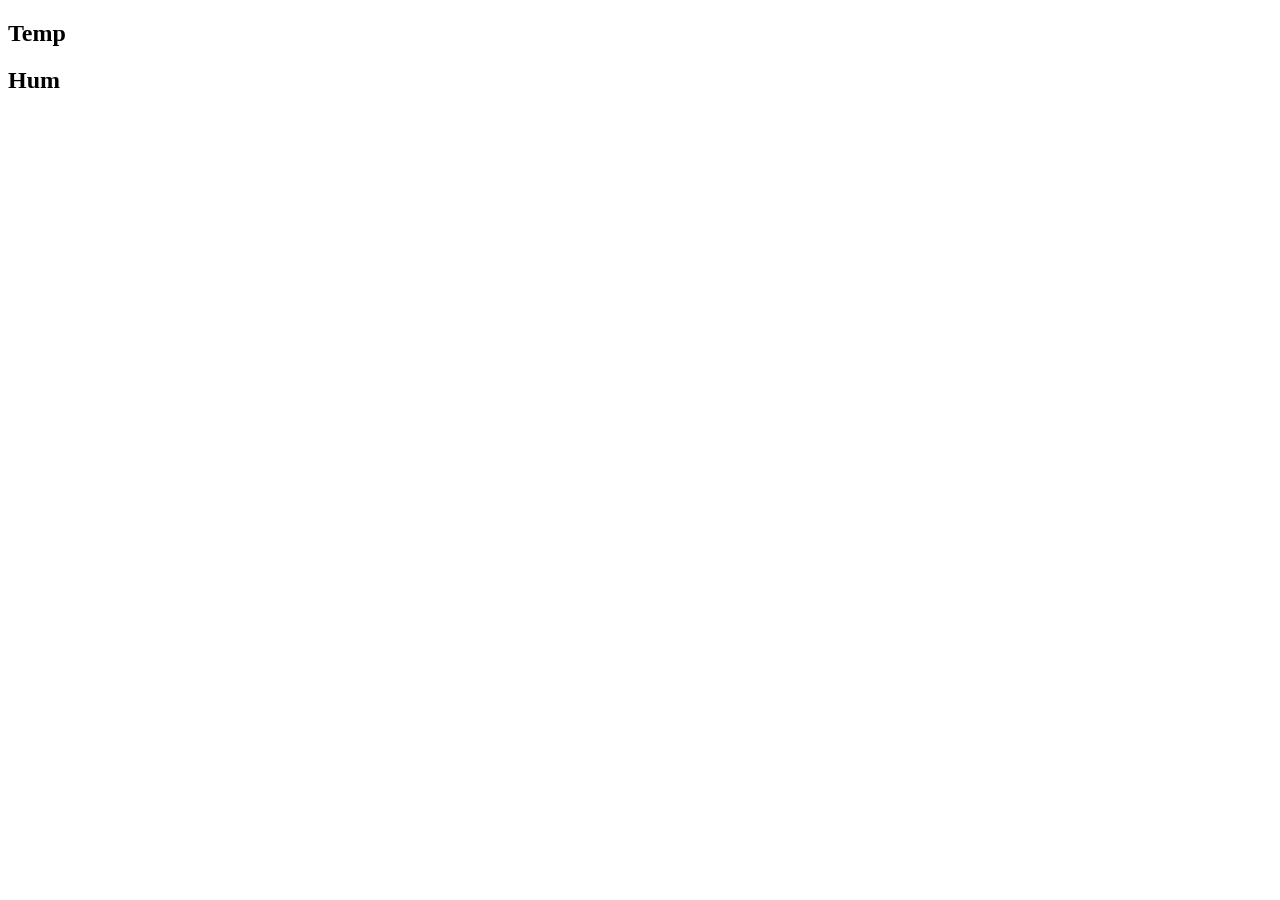
==== web/index.html @ 81c81955 "EndPoints" ====
<!doctype html>
<html lang="en">
<head>
    <meta charset="UTF-8">
    <meta name="viewport" content="width=device-width, initial-scale=1">
    <title>MonitorIoT</title>
</head>
<body>
    <h2>Temp</h2>
    <h2>Hum</h2>
</body>
</html>
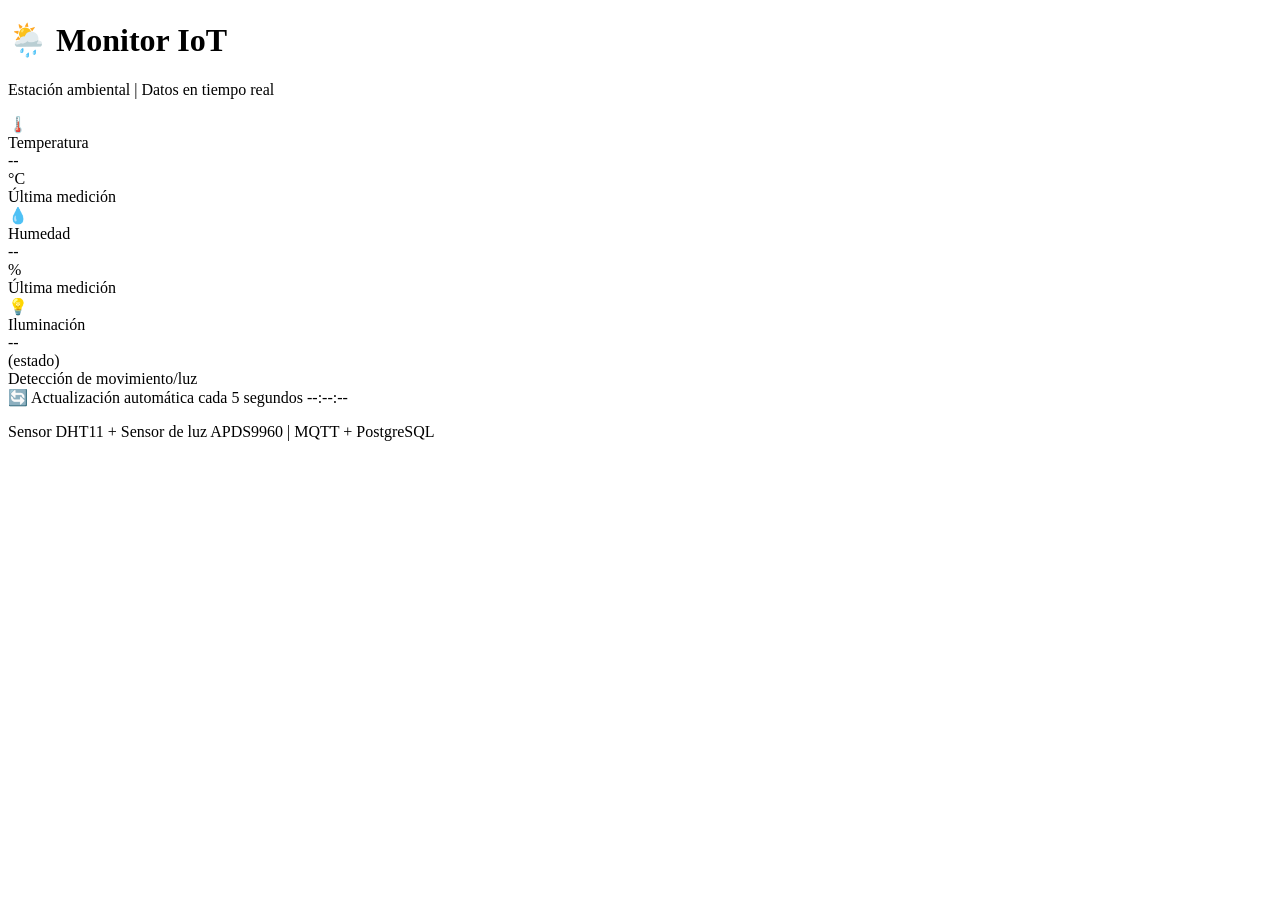
==== commit 1d6627f6: "Pagina update" ====
--- a/web/index.html
+++ b/web/index.html
@@ -1,12 +1,58 @@
-<!doctype html>
-<html lang="en">
+<!DOCTYPE html>
+<html lang="es">
 <head>
     <meta charset="UTF-8">
-    <meta name="viewport" content="width=device-width, initial-scale=1">
-    <title>MonitorIoT</title>
+    <meta name="viewport" content="width=device-width, initial-scale=1.0, user-scalable=yes">
+    <title>Monitor IoT | Temperatura, Humedad y Luz</title>
+    <link rel="stylesheet" href="style.css">
+    <link href="https://fonts.googleapis.com/css2?family=Inter:opsz,wght@14..32,400;14..32,500;14..32,600;14..32,700&display=swap" rel="stylesheet">
 </head>
 <body>
-    <h2>Temp</h2>
-    <h2>Hum</h2>
+<div class="container">
+    <header>
+        <h1>🌦️ Monitor IoT</h1>
+        <p>Estación ambiental | Datos en tiempo real</p>
+    </header>
+
+    <div class="cards">
+        <!-- Tarjeta Temperatura -->
+        <div class="card temp-card">
+            <div class="card-icon">🌡️</div>
+            <div class="card-label">Temperatura</div>
+            <div class="card-value" id="tempValue">--</div>
+            <div class="card-unit">°C</div>
+            <div class="card-footer">Última medición</div>
+        </div>
+
+        <!-- Tarjeta Humedad -->
+        <div class="card hum-card">
+            <div class="card-icon">💧</div>
+            <div class="card-label">Humedad</div>
+            <div class="card-value" id="humValue">--</div>
+            <div class="card-unit">%</div>
+            <div class="card-footer">Última medición</div>
+        </div>
+
+        <!-- Tarjeta Luz -->
+        <div class="card light-card">
+            <div class="card-icon" id="lightIcon">💡</div>
+            <div class="card-label">Iluminación</div>
+            <div class="card-value" id="lightValue">--</div>
+            <div class="card-unit">(estado)</div>
+            <div class="card-footer">Detección de movimiento/luz</div>
+        </div>
+    </div>
+
+    <div class="status-bar">
+        <span>🔄 Actualización automática cada 5 segundos</span>
+        <span class="last-update" id="lastUpdate">--:--:--</span>
+    </div>
+
+    <footer>
+        <p>Sensor DHT11 + Sensor de luz APDS9960 | MQTT + PostgreSQL</p>
+    </footer>
+</div>
+
+<script src="script.js"></script>
 </body>
 </html>
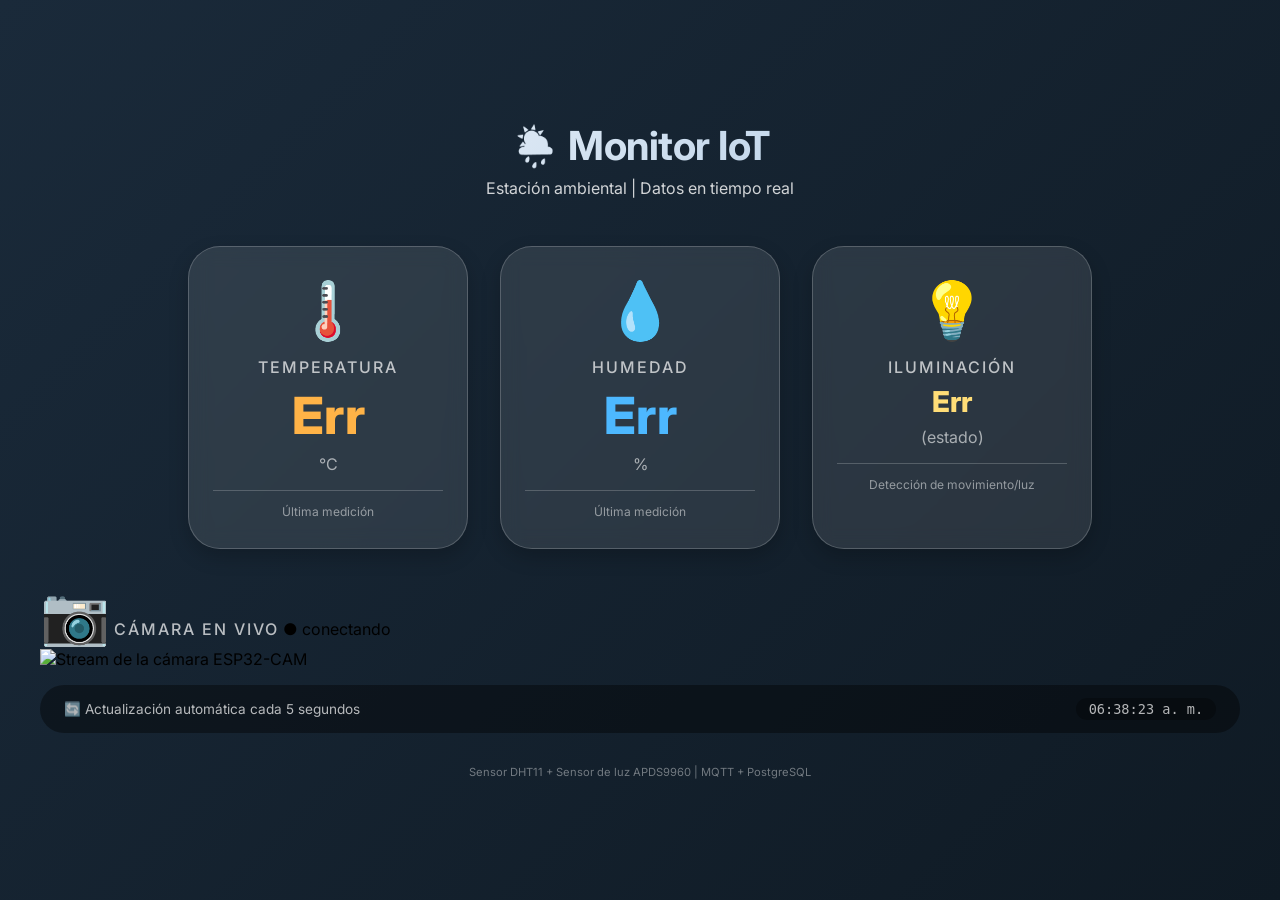
==== commit eff9fd69: "Agregar camera web al .ino y a la web" ====
--- a/web/index.html
+++ b/web/index.html
@@ -43,6 +43,17 @@
         </div>
     </div>
 
+    <div class="camera-card">
+        <div class="camera-header">
+            <span class="card-icon">📷</span>
+            <span class="card-label">Cámara en vivo</span>
+            <span class="camera-status" id="cameraStatus">● conectando</span>
+        </div>
+        <div class="camera-wrapper">
+            <img id="cameraStream" src="http://192.168.1.106:81/stream" alt="Stream de la cámara ESP32-CAM">
+        </div>
+    </div>
+
     <div class="status-bar">
         <span>🔄 Actualización automática cada 5 segundos</span>
         <span class="last-update" id="lastUpdate">--:--:--</span>
@@ -54,5 +65,6 @@
 </div>
 
 <script src="script.js"></script>
+<script src="camera.js"></script>
 </body>
 </html>
--- a/web/style.css
+++ b/web/style.css
@@ -0,0 +1,182 @@
+* {
+    margin: 0;
+    padding: 0;
+    box-sizing: border-box;
+}
+
+body {
+    font-family: 'Inter', sans-serif;
+    background: linear-gradient(135deg, #1a2a3a 0%, #0f1a24 100%);
+    min-height: 100vh;
+    display: flex;
+    justify-content: center;
+    align-items: center;
+    padding: 2rem;
+}
+
+.container {
+    max-width: 1200px;
+    width: 100%;
+    margin: 0 auto;
+}
+
+header {
+    text-align: center;
+    margin-bottom: 3rem;
+    color: white;
+}
+
+header h1 {
+    font-size: 2.5rem;
+    font-weight: 700;
+    margin-bottom: 0.5rem;
+    letter-spacing: -0.5px;
+    background: linear-gradient(135deg, #fff, #a0c0e0);
+    -webkit-background-clip: text;
+    background-clip: text;
+    color: transparent;
+}
+
+header p {
+    font-size: 1rem;
+    opacity: 0.8;
+}
+
+.cards {
+    display: flex;
+    flex-wrap: wrap;
+    gap: 2rem;
+    justify-content: center;
+    margin-bottom: 2rem;
+}
+
+.card {
+    background: rgba(255, 255, 255, 0.1);
+    backdrop-filter: blur(10px);
+    border-radius: 2rem;
+    padding: 1.8rem 1.5rem;
+    width: 280px;
+    text-align: center;
+    transition: transform 0.3s ease, box-shadow 0.3s ease;
+    border: 1px solid rgba(255, 255, 255, 0.2);
+    box-shadow: 0 8px 20px rgba(0, 0, 0, 0.2);
+}
+
+.card:hover {
+    transform: translateY(-5px);
+    box-shadow: 0 15px 30px rgba(0, 0, 0, 0.3);
+}
+
+.card-icon {
+    font-size: 3.5rem;
+    margin-bottom: 0.8rem;
+}
+
+.card-label {
+    font-size: 1rem;
+    text-transform: uppercase;
+    letter-spacing: 2px;
+    font-weight: 500;
+    color: rgba(255, 255, 255, 0.7);
+    margin-bottom: 0.5rem;
+}
+
+.card-value {
+    font-size: 3.2rem;
+    font-weight: 800;
+    color: white;
+    line-height: 1.2;
+    margin: 0.5rem 0;
+}
+
+.card-unit {
+    font-size: 1rem;
+    color: rgba(255, 255, 255, 0.6);
+    margin-bottom: 1rem;
+}
+
+.card-footer {
+    font-size: 0.75rem;
+    color: rgba(255, 255, 255, 0.5);
+    border-top: 1px solid rgba(255, 255, 255, 0.2);
+    padding-top: 0.8rem;
+    margin-top: 0.5rem;
+}
+
+/* Colores específicos por tipo */
+.temp-card .card-value {
+    color: #ffb347;
+}
+.hum-card .card-value {
+    color: #4db8ff;
+}
+.light-card .card-value {
+    color: #ffdd77;
+}
+
+/* ----- Ajuste para el texto de iluminación (ENCENDIDA / APAGADA) ----- */
+.light-card .card-value {
+    font-size: 1.8rem;      /* Tamaño más pequeño para que quepa en una línea */
+    white-space: nowrap;     /* Evita que se corte en varias líneas */
+    overflow-x: auto;        /* Permite scroll horizontal solo si es necesario */
+    overflow-y: hidden;
+    padding: 0 0.2rem;
+}
+
+/* En pantallas muy pequeñas, permitimos que el texto se ajuste */
+@media (max-width: 480px) {
+    .light-card .card-value {
+        font-size: 1.5rem;
+        white-space: normal;
+        word-break: break-word;
+    }
+}
+
+.status-bar {
+    background: rgba(0, 0, 0, 0.4);
+    border-radius: 2rem;
+    padding: 0.8rem 1.5rem;
+    display: flex;
+    justify-content: space-between;
+    align-items: center;
+    flex-wrap: wrap;
+    gap: 0.5rem;
+    color: rgba(255, 255, 255, 0.7);
+    font-size: 0.85rem;
+    margin-top: 1rem;
+}
+
+.last-update {
+    font-family: monospace;
+    background: rgba(0, 0, 0, 0.3);
+    padding: 0.2rem 0.8rem;
+    border-radius: 20px;
+}
+
+footer {
+    text-align: center;
+    margin-top: 2rem;
+    color: rgba(255, 255, 255, 0.4);
+    font-size: 0.7rem;
+}
+
+/* Responsive general */
+@media (max-width: 768px) {
+    body {
+        padding: 1rem;
+    }
+    .card {
+        width: 100%;
+        max-width: 320px;
+    }
+    .cards {
+        gap: 1rem;
+    }
+    .card-value {
+        font-size: 2.5rem;
+    }
+    .status-bar {
+        flex-direction: column;
+        text-align: center;
+    }
+}
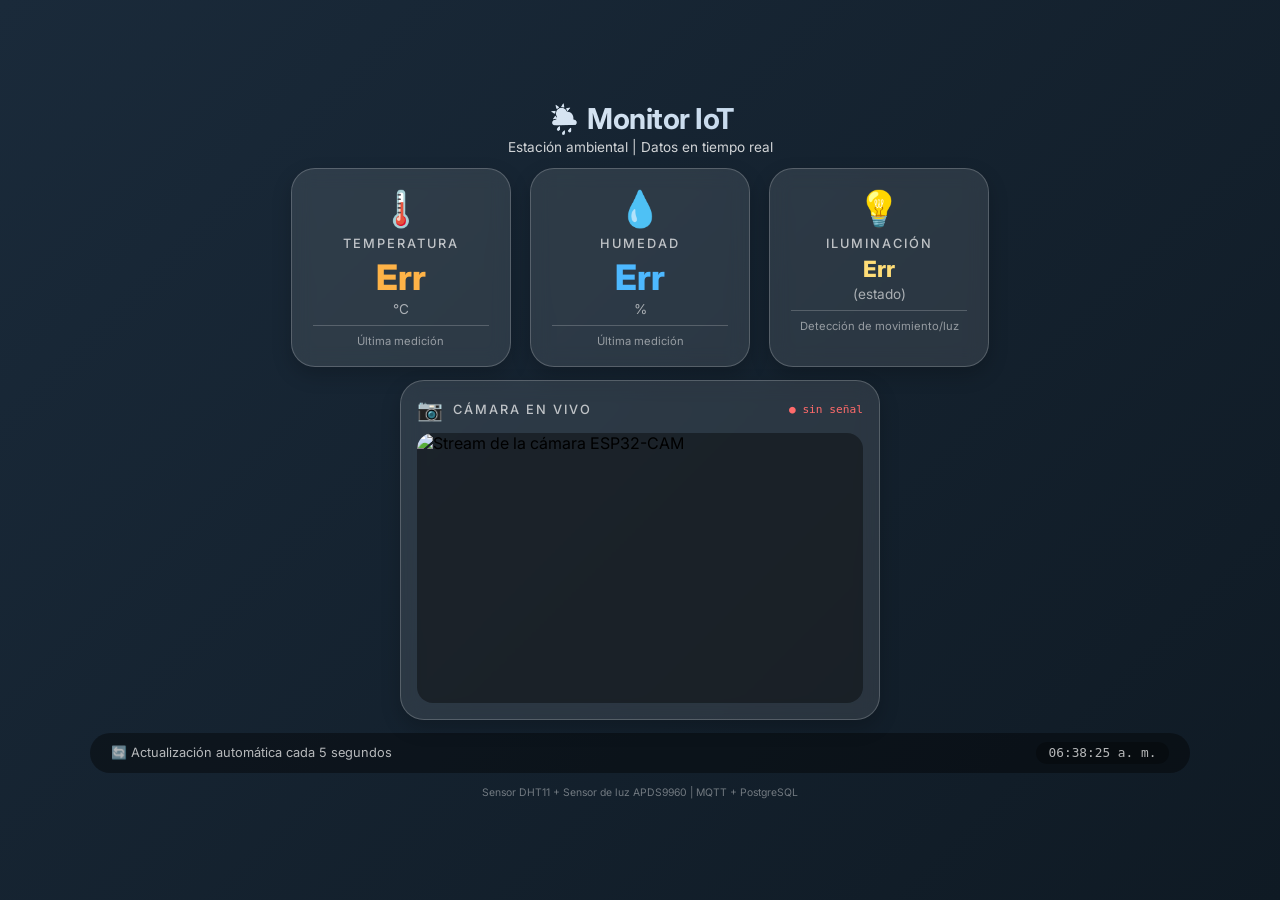
==== commit 0f90f0e5: "Cambios en css" ====
--- a/web/index.html
+++ b/web/index.html
@@ -4,7 +4,7 @@
     <meta charset="UTF-8">
     <meta name="viewport" content="width=device-width, initial-scale=1.0, user-scalable=yes">
     <title>Monitor IoT | Temperatura, Humedad y Luz</title>
-    <link rel="stylesheet" href="style.css">
+    <link rel="stylesheet" href="css/style.css">
     <link href="https://fonts.googleapis.com/css2?family=Inter:opsz,wght@14..32,400;14..32,500;14..32,600;14..32,700&display=swap" rel="stylesheet">
 </head>
 <body>
@@ -64,7 +64,7 @@
     </footer>
 </div>
 
-<script src="script.js"></script>
-<script src="camera.js"></script>
+<script src="js/script.js"></script>
+<script src="js/camera.js"></script>
 </body>
 </html>
--- a/web/css/style.css
+++ b/web/css/style.css
@@ -0,0 +1,261 @@
+* {
+    margin: 0;
+    padding: 0;
+    box-sizing: border-box;
+}
+
+html, body {
+    height: 100%;
+}
+
+body {
+    font-family: 'Inter', sans-serif;
+    background: linear-gradient(135deg, #1a2a3a 0%, #0f1a24 100%);
+    height: 100vh;
+    display: flex;
+    justify-content: center;
+    align-items: center;
+    padding: 1.2rem;
+    overflow: hidden;
+}
+
+.container {
+    max-width: 1100px;
+    width: 100%;
+    height: 100%;
+    max-height: 100vh;
+    margin: 0 auto;
+    display: flex;
+    flex-direction: column;
+    justify-content: center;
+    gap: 0.8rem;
+}
+
+header {
+    text-align: center;
+    color: white;
+}
+
+header h1 {
+    font-size: 1.8rem;
+    font-weight: 700;
+    margin-bottom: 0.2rem;
+    letter-spacing: -0.5px;
+    background: linear-gradient(135deg, #fff, #a0c0e0);
+    -webkit-background-clip: text;
+    background-clip: text;
+    color: transparent;
+}
+
+header p {
+    font-size: 0.85rem;
+    opacity: 0.8;
+}
+
+.cards {
+    display: flex;
+    flex-wrap: wrap;
+    gap: 1.2rem;
+    justify-content: center;
+    margin-bottom: 0;
+}
+
+.card {
+    background: rgba(255, 255, 255, 0.1);
+    backdrop-filter: blur(10px);
+    border-radius: 1.5rem;
+    padding: 1.1rem 1.3rem;
+    width: 220px;
+    text-align: center;
+    transition: transform 0.3s ease, box-shadow 0.3s ease;
+    border: 1px solid rgba(255, 255, 255, 0.2);
+    box-shadow: 0 8px 20px rgba(0, 0, 0, 0.2);
+}
+
+.card:hover {
+    transform: translateY(-5px);
+    box-shadow: 0 15px 30px rgba(0, 0, 0, 0.3);
+}
+
+.card-icon {
+    font-size: 2.2rem;
+    margin-bottom: 0.4rem;
+}
+
+.card-label {
+    font-size: 0.8rem;
+    text-transform: uppercase;
+    letter-spacing: 2px;
+    font-weight: 500;
+    color: rgba(255, 255, 255, 0.7);
+    margin-bottom: 0.3rem;
+}
+
+.card-value {
+    font-size: 2.2rem;
+    font-weight: 800;
+    color: white;
+    line-height: 1.2;
+    margin: 0.2rem 0;
+}
+
+.card-unit {
+    font-size: 0.85rem;
+    color: rgba(255, 255, 255, 0.6);
+    margin-bottom: 0.5rem;
+}
+
+.card-footer {
+    font-size: 0.7rem;
+    color: rgba(255, 255, 255, 0.5);
+    border-top: 1px solid rgba(255, 255, 255, 0.2);
+    padding-top: 0.5rem;
+    margin-top: 0.3rem;
+}
+
+/* Colores específicos por tipo */
+.temp-card .card-value {
+    color: #ffb347;
+}
+.hum-card .card-value {
+    color: #4db8ff;
+}
+.light-card .card-value {
+    color: #ffdd77;
+}
+
+/* ----- Ajuste para el texto de iluminación (ENCENDIDA / APAGADA) ----- */
+.light-card .card-value {
+    font-size: 1.4rem;      /* Tamaño más pequeño para que quepa en una línea */
+    white-space: nowrap;     /* Evita que se corte en varias líneas */
+    overflow-x: auto;        /* Permite scroll horizontal solo si es necesario */
+    overflow-y: hidden;
+    padding: 0 0.2rem;
+}
+
+/* En pantallas muy pequeñas, permitimos que el texto se ajuste */
+@media (max-width: 480px) {
+    .light-card .card-value {
+        font-size: 1.2rem;
+        white-space: normal;
+        word-break: break-word;
+    }
+}
+
+.status-bar {
+    background: rgba(0, 0, 0, 0.4);
+    border-radius: 1.5rem;
+    padding: 0.6rem 1.3rem;
+    display: flex;
+    justify-content: space-between;
+    align-items: center;
+    flex-wrap: wrap;
+    gap: 0.5rem;
+    color: rgba(255, 255, 255, 0.7);
+    font-size: 0.8rem;
+}
+
+.last-update {
+    font-family: monospace;
+    background: rgba(0, 0, 0, 0.3);
+    padding: 0.2rem 0.8rem;
+    border-radius: 20px;
+}
+
+footer {
+    text-align: center;
+    color: rgba(255, 255, 255, 0.4);
+    font-size: 0.65rem;
+}
+
+/* Responsive general */
+@media (max-width: 768px) {
+    body {
+        padding: 0.8rem;
+    }
+    .container {
+        gap: 0.6rem;
+    }
+    .card {
+        width: 100%;
+        max-width: 260px;
+    }
+    .cards {
+        gap: 0.8rem;
+    }
+    .card-value {
+        font-size: 1.8rem;
+    }
+    .status-bar {
+        flex-direction: column;
+        text-align: center;
+    }
+    .camera-wrapper {
+        max-height: 22vh;
+    }
+}
+
+/* ----- Tarjeta de cámara ----- */
+.camera-card {
+    background: rgba(255, 255, 255, 0.1);
+    backdrop-filter: blur(10px);
+    border-radius: 1.5rem;
+    padding: 1rem;
+    border: 1px solid rgba(255, 255, 255, 0.2);
+    box-shadow: 0 8px 20px rgba(0, 0, 0, 0.2);
+    margin: 0 auto;
+    width: 100%;
+    max-width: 480px;
+}
+
+.camera-header {
+    display: flex;
+    align-items: center;
+    gap: 0.6rem;
+    margin-bottom: 0.7rem;
+}
+
+.camera-header .card-icon {
+    font-size: 1.3rem;
+    margin-bottom: 0;
+}
+
+.camera-header .card-label {
+    font-size: 0.8rem;
+    text-transform: uppercase;
+    letter-spacing: 2px;
+    color: rgba(255, 255, 255, 0.7);
+    margin-bottom: 0;
+}
+
+.camera-status {
+    margin-left: auto;
+    font-size: 0.7rem;
+    font-family: monospace;
+    color: #ff6b6b; /* rojo por defecto: desconectado */
+    transition: color 0.3s ease;
+}
+
+.camera-status.online {
+    color: #4dff88;
+}
+
+.camera-wrapper {
+    width: 100%;
+    max-height: 30vh;
+    aspect-ratio: 4 / 3;
+    background: rgba(0, 0, 0, 0.4);
+    border-radius: 1rem;
+    overflow: hidden;
+    display: flex;
+    justify-content: center;
+    align-items: center;
+    margin: 0 auto;
+}
+
+.camera-wrapper img {
+    width: 100%;
+    height: 100%;
+    object-fit: cover;
+    display: block;
+}
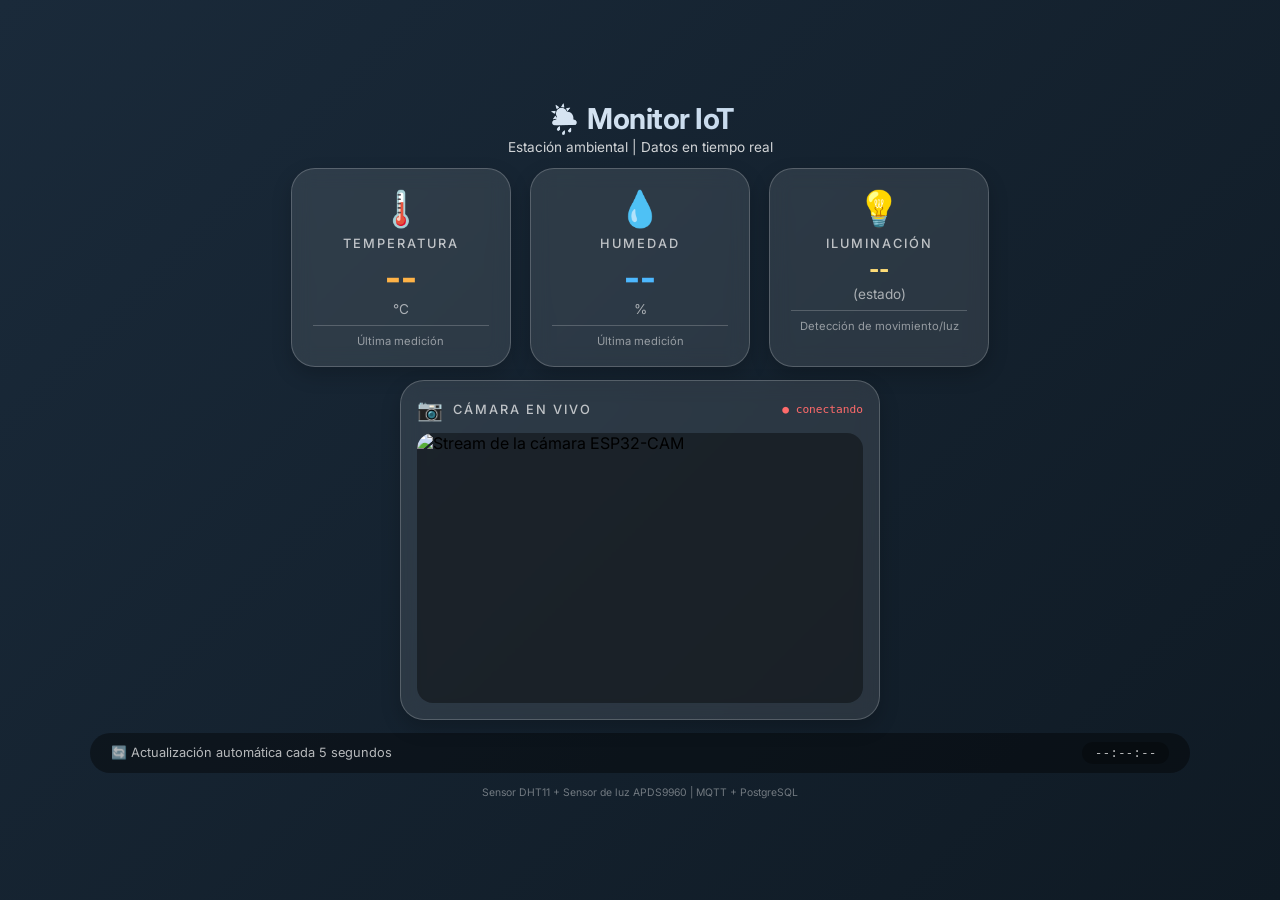
==== commit 48dac2bd: "Intento de full config sin hardcodeo" ====
--- a/web/index.html
+++ b/web/index.html
@@ -64,6 +64,7 @@
     </footer>
 </div>
 
+<script src="js/config.js"></script>
 <script src="js/script.js"></script>
 <script src="js/camera.js"></script>
 </body>
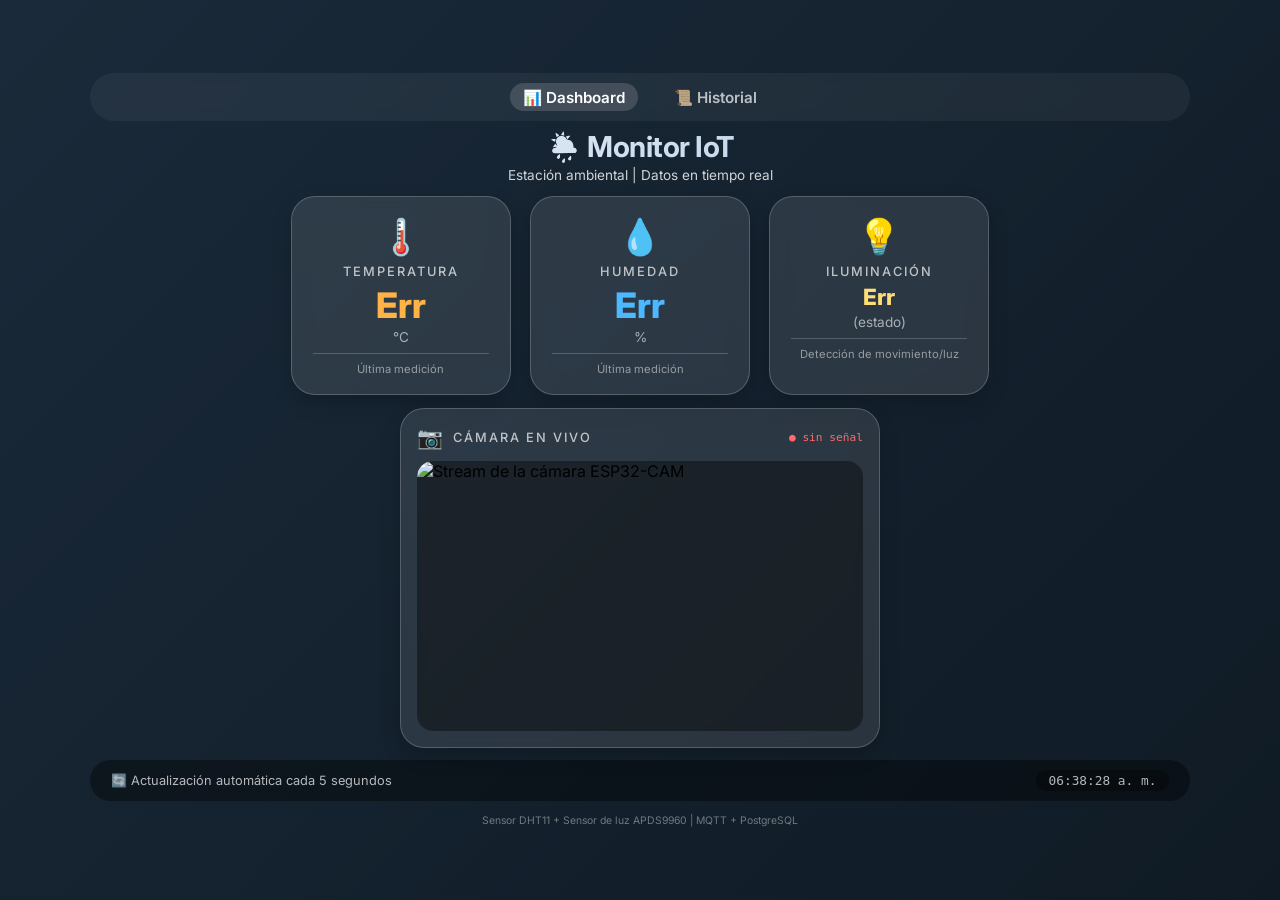
==== commit 9c17ad95: "Agregado de funcion historial" ====
--- a/web/index.html
+++ b/web/index.html
@@ -10,6 +10,10 @@
 <body>
 <div class="container">
     <header>
+        <nav class="navbar">
+            <span class="nav-link active">📊 Dashboard</span>
+            <a href="historial.html" class="nav-link">📜 Historial</a>
+        </nav>
         <h1>🌦️ Monitor IoT</h1>
         <p>Estación ambiental | Datos en tiempo real</p>
     </header>
--- a/web/css/style.css
+++ b/web/css/style.css
@@ -52,6 +52,34 @@
     opacity: 0.8;
 }
 
+.navbar {
+    display: flex;
+    gap: 1.5rem;
+    justify-content: center;
+    margin-bottom: 0.5rem;
+    background: rgba(255,255,255,0.05);
+    padding: 0.6rem 1.2rem;
+    border-radius: 2rem;
+    backdrop-filter: blur(5px);
+}
+.nav-link {
+    color: rgba(255,255,255,0.7);
+    text-decoration: none;
+    font-weight: 600;
+    font-size: 0.95rem;
+    padding: 0.3rem 0.8rem;
+    border-radius: 1.5rem;
+    transition: all 0.3s ease;
+}
+.nav-link:hover {
+    background: rgba(255,255,255,0.1);
+    color: white;
+}
+.nav-link.active {
+    background: rgba(255,255,255,0.15);
+    color: white;
+}
+
 .cards {
     display: flex;
     flex-wrap: wrap;
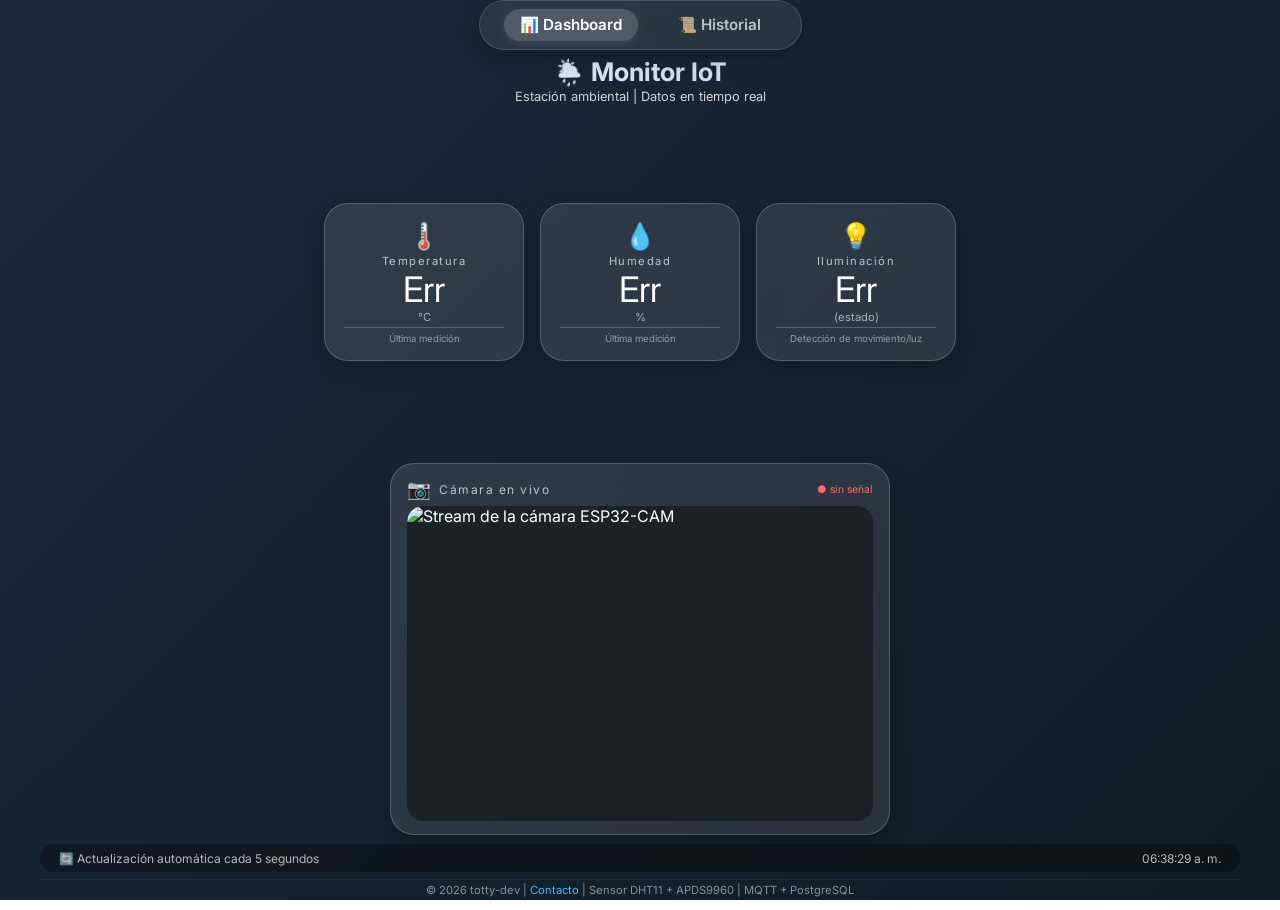
==== commit c0f2bd94: "HTML se ve mal" ====
--- a/web/index.html
+++ b/web/index.html
@@ -9,65 +9,64 @@
 </head>
 <body>
 <div class="container">
+    <!-- Navbar -->
+    <nav class="navbar">
+        <span class="nav-link active">📊 Dashboard</span>
+        <a href="historial.html" class="nav-link">📜 Historial</a>
+    </nav>
+
     <header>
-        <nav class="navbar">
-            <span class="nav-link active">📊 Dashboard</span>
-            <a href="historial.html" class="nav-link">📜 Historial</a>
-        </nav>
         <h1>🌦️ Monitor IoT</h1>
         <p>Estación ambiental | Datos en tiempo real</p>
     </header>
 
-    <div class="cards">
-        <!-- Tarjeta Temperatura -->
-        <div class="card temp-card">
-            <div class="card-icon">🌡️</div>
-            <div class="card-label">Temperatura</div>
-            <div class="card-value" id="tempValue">--</div>
-            <div class="card-unit">°C</div>
-            <div class="card-footer">Última medición</div>
+    <!-- Contenido principal del dashboard -->
+    <div class="dashboard-content">
+        <div class="cards">
+            <div class="card temp-card">
+                <div class="card-icon">🌡️</div>
+                <div class="card-label">Temperatura</div>
+                <div class="card-value" id="tempValue">--</div>
+                <div class="card-unit">°C</div>
+                <div class="card-footer">Última medición</div>
+            </div>
+            <div class="card hum-card">
+                <div class="card-icon">💧</div>
+                <div class="card-label">Humedad</div>
+                <div class="card-value" id="humValue">--</div>
+                <div class="card-unit">%</div>
+                <div class="card-footer">Última medición</div>
+            </div>
+            <div class="card light-card">
+                <div class="card-icon" id="lightIcon">💡</div>
+                <div class="card-label">Iluminación</div>
+                <div class="card-value" id="lightValue">--</div>
+                <div class="card-unit">(estado)</div>
+                <div class="card-footer">Detección de movimiento/luz</div>
+            </div>
         </div>
 
-        <!-- Tarjeta Humedad -->
-        <div class="card hum-card">
-            <div class="card-icon">💧</div>
-            <div class="card-label">Humedad</div>
-            <div class="card-value" id="humValue">--</div>
-            <div class="card-unit">%</div>
-            <div class="card-footer">Última medición</div>
+        <div class="camera-card">
+            <div class="camera-header">
+                <span class="card-icon">📷</span>
+                <span class="card-label">Cámara en vivo</span>
+                <span class="camera-status" id="cameraStatus">● conectando</span>
+            </div>
+            <div class="camera-wrapper">
+                <img id="cameraStream" src="http://192.168.1.106:81/stream" alt="Stream de la cámara ESP32-CAM">
+            </div>
         </div>
 
-        <!-- Tarjeta Luz -->
-        <div class="card light-card">
-            <div class="card-icon" id="lightIcon">💡</div>
-            <div class="card-label">Iluminación</div>
-            <div class="card-value" id="lightValue">--</div>
-            <div class="card-unit">(estado)</div>
-            <div class="card-footer">Detección de movimiento/luz</div>
+        <div class="status-bar">
+            <span>🔄 Actualización automática cada 5 segundos</span>
+            <span class="last-update" id="lastUpdate">--:--:--</span>
         </div>
     </div>
 
-    <div class="camera-card">
-        <div class="camera-header">
-            <span class="card-icon">📷</span>
-            <span class="card-label">Cámara en vivo</span>
-            <span class="camera-status" id="cameraStatus">● conectando</span>
-        </div>
-        <div class="camera-wrapper">
-            <img id="cameraStream" src="http://192.168.1.106:81/stream" alt="Stream de la cámara ESP32-CAM">
-        </div>
-    </div>
-
-    <div class="status-bar">
-        <span>🔄 Actualización automática cada 5 segundos</span>
-        <span class="last-update" id="lastUpdate">--:--:--</span>
-    </div>
-
     <footer>
-        <p>Sensor DHT11 + Sensor de luz APDS9960 | MQTT + PostgreSQL</p>
+        <p>© 2026 totty-dev | <a href="mailto:totty@example.com">Contacto</a> | Sensor DHT11 + APDS9960 | MQTT + PostgreSQL</p>
     </footer>
 </div>
-
 <script src="js/config.js"></script>
 <script src="js/script.js"></script>
 <script src="js/camera.js"></script>
--- a/web/css/style.css
+++ b/web/css/style.css
@@ -1,3 +1,4 @@
+/* Reset */
 * {
     margin: 0;
     padding: 0;
@@ -6,262 +7,178 @@
 
 html, body {
     height: 100%;
-}
-
-body {
+    overflow: hidden;
     font-family: 'Inter', sans-serif;
     background: linear-gradient(135deg, #1a2a3a 0%, #0f1a24 100%);
+    color: #fff;
+}
+
+body {
+    display: flex;
+    justify-content: center;
+    align-items: center;
+    padding: 0.6rem;
+}
+
+/* Contenedor principal ocupa toda la altura */
+.container {
+    width: 100%;
+    max-width: 1200px;
     height: 100vh;
-    display: flex;
+    max-height: 100vh;
+    display: flex;
+    flex-direction: column;
+    gap: 0.4rem;
+    overflow: hidden;
+}
+
+/* ----- NAVBAR (común) ----- */
+.navbar {
+    display: flex;
+    gap: 1.5rem;
     justify-content: center;
     align-items: center;
-    padding: 1.2rem;
-    overflow: hidden;
-}
-
-.container {
-    max-width: 1100px;
-    width: 100%;
-    height: 100%;
-    max-height: 100vh;
+    background: rgba(255, 255, 255, 0.08);
+    backdrop-filter: blur(12px);
+    -webkit-backdrop-filter: blur(12px);
+    padding: 0.5rem 1.5rem;
+    border-radius: 3rem;
+    border: 1px solid rgba(255, 255, 255, 0.15);
     margin: 0 auto;
-    display: flex;
-    flex-direction: column;
-    justify-content: center;
-    gap: 0.8rem;
-}
-
+    width: fit-content;
+    max-width: 90%;
+    flex-shrink: 0;
+    box-shadow: 0 4px 20px rgba(0,0,0,0.3);
+}
+
+.nav-link {
+    color: rgba(255, 255, 255, 0.7);
+    text-decoration: none;
+    font-weight: 600;
+    font-size: 0.95rem;
+    padding: 0.4rem 1rem;
+    border-radius: 2rem;
+    transition: all 0.3s ease;
+    white-space: nowrap;
+}
+.nav-link:hover {
+    background: rgba(255,255,255,0.12);
+    color: #fff;
+}
+.nav-link.active {
+    background: rgba(255,255,255,0.18);
+    color: #fff;
+    box-shadow: 0 2px 8px rgba(255,255,255,0.1);
+}
+
+/* ----- HEADER ----- */
 header {
     text-align: center;
-    color: white;
-}
-
+    flex-shrink: 0;
+}
 header h1 {
-    font-size: 1.8rem;
-    font-weight: 700;
-    margin-bottom: 0.2rem;
-    letter-spacing: -0.5px;
+    font-size: 1.6rem;
+    margin-bottom: 0.1rem;
     background: linear-gradient(135deg, #fff, #a0c0e0);
     -webkit-background-clip: text;
     background-clip: text;
     color: transparent;
 }
-
 header p {
-    font-size: 0.85rem;
+    font-size: 0.8rem;
     opacity: 0.8;
 }
 
-.navbar {
-    display: flex;
-    gap: 1.5rem;
+/* ----- DASHBOARD: tarjetas y cámara ----- */
+.dashboard-content {
+    flex: 1 1 auto;
+    display: flex;
+    flex-direction: column;
+    gap: 0.6rem;          /* Separación entre bloques */
+    min-height: 0;
+}
+
+.cards {
+    display: flex;
+    flex-wrap: wrap;
+    gap: 1rem;            /* Más separación horizontal */
     justify-content: center;
-    margin-bottom: 0.5rem;
-    background: rgba(255,255,255,0.05);
-    padding: 0.6rem 1.2rem;
-    border-radius: 2rem;
-    backdrop-filter: blur(5px);
-}
-.nav-link {
-    color: rgba(255,255,255,0.7);
-    text-decoration: none;
-    font-weight: 600;
-    font-size: 0.95rem;
-    padding: 0.3rem 0.8rem;
-    border-radius: 1.5rem;
-    transition: all 0.3s ease;
-}
-.nav-link:hover {
+    flex: 1 1 auto;       /* Ocupa el espacio disponible verticalmente */
+    align-content: center; /* Centra las tarjetas verticalmente si sobra espacio */
+}
+
+.card {
     background: rgba(255,255,255,0.1);
-    color: white;
-}
-.nav-link.active {
-    background: rgba(255,255,255,0.15);
-    color: white;
-}
-
-.cards {
-    display: flex;
-    flex-wrap: wrap;
-    gap: 1.2rem;
-    justify-content: center;
-    margin-bottom: 0;
-}
-
-.card {
-    background: rgba(255, 255, 255, 0.1);
     backdrop-filter: blur(10px);
     border-radius: 1.5rem;
-    padding: 1.1rem 1.3rem;
-    width: 220px;
+    padding: 1rem 1.2rem;  /* Más padding interior */
+    width: 200px;          /* Más anchas */
     text-align: center;
-    transition: transform 0.3s ease, box-shadow 0.3s ease;
-    border: 1px solid rgba(255, 255, 255, 0.2);
-    box-shadow: 0 8px 20px rgba(0, 0, 0, 0.2);
-}
-
-.card:hover {
-    transform: translateY(-5px);
-    box-shadow: 0 15px 30px rgba(0, 0, 0, 0.3);
-}
-
+    border: 1px solid rgba(255,255,255,0.2);
+    box-shadow: 0 8px 20px rgba(0,0,0,0.2);
+    flex-shrink: 0;
+}
 .card-icon {
-    font-size: 2.2rem;
-    margin-bottom: 0.4rem;
-}
-
+    font-size: 1.6rem;
+    margin-bottom: 0.2rem;
+}
 .card-label {
-    font-size: 0.8rem;
-    text-transform: uppercase;
-    letter-spacing: 2px;
-    font-weight: 500;
-    color: rgba(255, 255, 255, 0.7);
-    margin-bottom: 0.3rem;
-}
-
+    font-size: 0.7rem;
+    letter-spacing: 1.5px;
+    color: rgba(255,255,255,0.7);
+}
 .card-value {
-    font-size: 2.2rem;
-    font-weight: 800;
-    color: white;
-    line-height: 1.2;
-    margin: 0.2rem 0;
-}
-
+    font-size: 2.2rem;     /* Números más grandes */
+}
 .card-unit {
-    font-size: 0.85rem;
-    color: rgba(255, 255, 255, 0.6);
-    margin-bottom: 0.5rem;
-}
-
+    font-size: 0.7rem;
+    color: rgba(255,255,255,0.6);
+}
 .card-footer {
-    font-size: 0.7rem;
-    color: rgba(255, 255, 255, 0.5);
-    border-top: 1px solid rgba(255, 255, 255, 0.2);
-    padding-top: 0.5rem;
-    margin-top: 0.3rem;
-}
-
-/* Colores específicos por tipo */
-.temp-card .card-value {
-    color: #ffb347;
-}
-.hum-card .card-value {
-    color: #4db8ff;
-}
-.light-card .card-value {
-    color: #ffdd77;
-}
-
-/* ----- Ajuste para el texto de iluminación (ENCENDIDA / APAGADA) ----- */
-.light-card .card-value {
-    font-size: 1.4rem;      /* Tamaño más pequeño para que quepa en una línea */
-    white-space: nowrap;     /* Evita que se corte en varias líneas */
-    overflow-x: auto;        /* Permite scroll horizontal solo si es necesario */
-    overflow-y: hidden;
-    padding: 0 0.2rem;
-}
-
-/* En pantallas muy pequeñas, permitimos que el texto se ajuste */
-@media (max-width: 480px) {
-    .light-card .card-value {
-        font-size: 1.2rem;
-        white-space: normal;
-        word-break: break-word;
-    }
-}
-
-.status-bar {
-    background: rgba(0, 0, 0, 0.4);
-    border-radius: 1.5rem;
-    padding: 0.6rem 1.3rem;
-    display: flex;
-    justify-content: space-between;
-    align-items: center;
-    flex-wrap: wrap;
-    gap: 0.5rem;
-    color: rgba(255, 255, 255, 0.7);
-    font-size: 0.8rem;
-}
-
-.last-update {
-    font-family: monospace;
-    background: rgba(0, 0, 0, 0.3);
-    padding: 0.2rem 0.8rem;
-    border-radius: 20px;
-}
-
-footer {
-    text-align: center;
-    color: rgba(255, 255, 255, 0.4);
-    font-size: 0.65rem;
-}
-
-/* Responsive general */
-@media (max-width: 768px) {
-    body {
-        padding: 0.8rem;
-    }
-    .container {
-        gap: 0.6rem;
-    }
-    .card {
-        width: 100%;
-        max-width: 260px;
-    }
-    .cards {
-        gap: 0.8rem;
-    }
-    .card-value {
-        font-size: 1.8rem;
-    }
-    .status-bar {
-        flex-direction: column;
-        text-align: center;
-    }
-    .camera-wrapper {
-        max-height: 22vh;
-    }
-}
-
-/* ----- Tarjeta de cámara ----- */
+    font-size: 0.6rem;
+    padding-top: 0.3rem;
+    border-top: 1px solid rgba(255,255,255,0.2);
+    margin-top: 0.2rem;
+    color: rgba(255,255,255,0.5);
+}
+
+/* Cámara */
 .camera-card {
-    background: rgba(255, 255, 255, 0.1);
+    background: rgba(255,255,255,0.1);
     backdrop-filter: blur(10px);
     border-radius: 1.5rem;
-    padding: 1rem;
-    border: 1px solid rgba(255, 255, 255, 0.2);
-    box-shadow: 0 8px 20px rgba(0, 0, 0, 0.2);
+    padding: 0.8rem 1rem;
+    border: 1px solid rgba(255,255,255,0.2);
+    box-shadow: 0 8px 20px rgba(0,0,0,0.2);
+    max-width: 500px;
     margin: 0 auto;
     width: 100%;
-    max-width: 480px;
+    flex: 0 1 auto;
+    min-height: 0;
 }
 
 .camera-header {
     display: flex;
     align-items: center;
-    gap: 0.6rem;
-    margin-bottom: 0.7rem;
+    gap: 0.5rem;
+    margin-bottom: 0.3rem;
 }
 
 .camera-header .card-icon {
-    font-size: 1.3rem;
-    margin-bottom: 0;
+    font-size: 1.2rem;
+    margin: 0;
 }
 
 .camera-header .card-label {
-    font-size: 0.8rem;
-    text-transform: uppercase;
-    letter-spacing: 2px;
-    color: rgba(255, 255, 255, 0.7);
-    margin-bottom: 0;
+    font-size: 0.75rem;
+    margin: 0;
 }
 
 .camera-status {
     margin-left: auto;
-    font-size: 0.7rem;
-    font-family: monospace;
-    color: #ff6b6b; /* rojo por defecto: desconectado */
-    transition: color 0.3s ease;
+    font-size: 0.65rem;
+    color: #ff6b6b;
+    transition: color 0.3s;
 }
 
 .camera-status.online {
@@ -270,15 +187,11 @@
 
 .camera-wrapper {
     width: 100%;
-    max-height: 30vh;
     aspect-ratio: 4 / 3;
-    background: rgba(0, 0, 0, 0.4);
+    background: rgba(0,0,0,0.4);
     border-radius: 1rem;
     overflow: hidden;
-    display: flex;
-    justify-content: center;
-    align-items: center;
-    margin: 0 auto;
+    max-height: 35vh;      /* Un poco más grande */
 }
 
 .camera-wrapper img {
@@ -286,4 +199,157 @@
     height: 100%;
     object-fit: cover;
     display: block;
+}
+
+/* Status bar */
+.status-bar {
+    background: rgba(0,0,0,0.3);
+    border-radius: 1.5rem;
+    padding: 0.4rem 1.2rem;
+    display: flex;
+    justify-content: space-between;
+    align-items: center;
+    flex-wrap: wrap;
+    color: rgba(255,255,255,0.7);
+    font-size: 0.75rem;
+    flex-shrink: 0;
+    margin-top: auto;      /* Empuja la barra hacia abajo */
+}
+
+/* ----- FOOTER (común) ----- */
+footer {
+    text-align: center;
+    color: rgba(255,255,255,0.5);
+    font-size: 0.7rem;
+    flex-shrink: 0;
+    padding: 0.2rem 0;
+    border-top: 1px solid rgba(255,255,255,0.05);
+}
+footer a {
+    color: #4db8ff;
+    text-decoration: none;
+}
+footer a:hover {
+    text-decoration: underline;
+}
+
+/* ----- HISTORIAL: filtros y tabla ----- */
+.historial-content {
+    flex: 1 1 auto;
+    display: flex;
+    flex-direction: column;
+    gap: 0.4rem;
+    min-height: 0;
+}
+
+.filtros {
+    display: flex;
+    flex-wrap: wrap;
+    align-items: center;
+    gap: 0.8rem;
+    justify-content: center;
+    background: rgba(255,255,255,0.06);
+    backdrop-filter: blur(8px);
+    padding: 0.6rem 1.2rem;
+    border-radius: 2rem;
+    flex-shrink: 0;
+}
+.filtro-grupo {
+    display: flex;
+    align-items: center;
+    gap: 0.4rem;
+    color: rgba(255,255,255,0.8);
+    font-size: 0.85rem;
+}
+.filtro-grupo label { font-weight: 500; }
+.filtro-grupo input,
+.filtro-grupo select {
+    background: rgba(0,0,0,0.3);
+    border: 1px solid rgba(255,255,255,0.2);
+    color: white;
+    padding: 0.3rem 0.6rem;
+    border-radius: 0.6rem;
+    font-size: 0.85rem;
+}
+#btnFiltrar {
+    background: #4db8ff;
+    border: none;
+    color: #0f1a24;
+    font-weight: 600;
+    padding: 0.4rem 1.2rem;
+    border-radius: 2rem;
+    cursor: pointer;
+    transition: 0.2s;
+    font-size: 0.85rem;
+}
+#btnFiltrar:hover {
+    background: #6bc8ff;
+    transform: scale(1.02);
+}
+
+.tabla-wrapper {
+    flex: 1 1 auto;
+    min-height: 0;
+    overflow-y: auto;
+    background: rgba(255,255,255,0.05);
+    border-radius: 1.5rem;
+    padding: 0.5rem;
+}
+table {
+    width: 100%;
+    border-collapse: collapse;
+    color: white;
+    font-size: 0.9rem;
+}
+thead th {
+    background: rgba(0,0,0,0.3);
+    padding: 0.7rem 0.5rem;
+    text-align: left;
+    font-weight: 600;
+    letter-spacing: 0.5px;
+    position: sticky;
+    top: 0;
+    backdrop-filter: blur(4px);
+}
+tbody td {
+    padding: 0.6rem 0.5rem;
+    border-bottom: 1px solid rgba(255,255,255,0.05);
+}
+tbody tr:hover {
+    background: rgba(255,255,255,0.05);
+}
+tbody td:first-child {
+    font-family: monospace;
+    font-size: 0.85rem;
+}
+.luz-on { color: #ffdd77; font-weight: 600; }
+.luz-off { color: #aaa; }
+
+/* Mensaje sin datos (dentro de la tabla) */
+.sin-datos {
+    text-align: center;
+    padding: 2rem;
+    color: rgba(255,255,255,0.5);
+    font-size: 1rem;
+}
+
+/* ----- RESPONSIVE ----- */
+@media (max-width: 768px) {
+    body { padding: 0.4rem; }
+    .container { gap: 0.3rem; }
+    .navbar { padding: 0.4rem 1rem; gap: 0.8rem; }
+    .nav-link { font-size: 0.8rem; padding: 0.3rem 0.6rem; }
+    header h1 { font-size: 1.3rem; }
+    header p { font-size: 0.7rem; }
+    .card { width: 140px; padding: 0.5rem; }
+    .card-value { font-size: 1.5rem; }
+    .camera-card { max-width: 100%; }
+    .camera-wrapper { max-height: 25vh; }
+    .filtros { flex-direction: column; align-items: stretch; gap: 0.5rem; padding: 0.8rem; }
+    .filtro-grupo { justify-content: space-between; }
+    #btnFiltrar { width: 100%; }
+    .tabla-wrapper { padding: 0.3rem; }
+    table { font-size: 0.75rem; }
+    thead th, tbody td { padding: 0.4rem 0.3rem; }
+    footer { font-size: 0.6rem; }
 }
